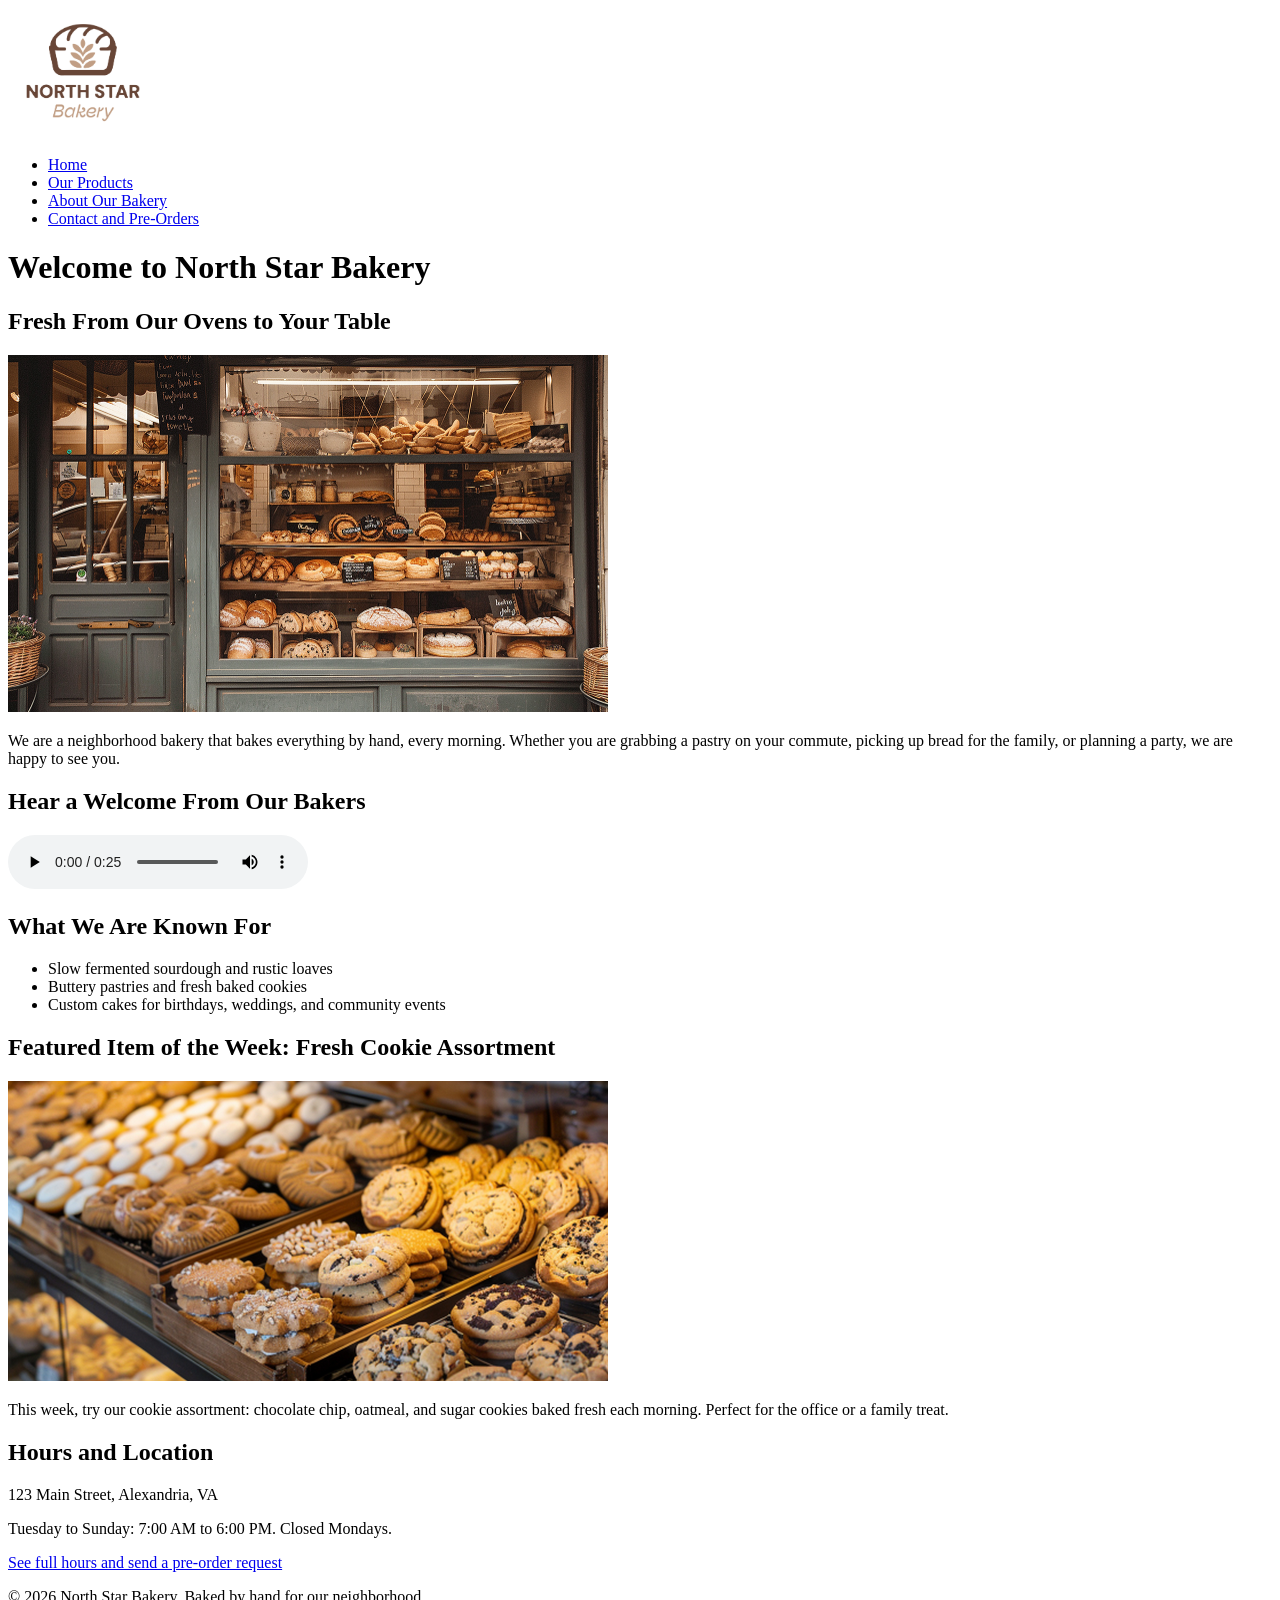
==== index.html @ 8c66838b "save" ====
<!DOCTYPE html>
<html lang="en">
<head>
  <meta charset="UTF-8">
  <meta name="viewport" content="width=device-width, initial-scale=1.0">
  <title>Home | North Star Bakery</title>
</head>
<body>

  <header>
    <img src="media/Bakery_c/bakery-logo_c.png" alt="North Star Bakery logo with a loaf of bread and a wheat stalk" width="150">
    <nav aria-label="Main navigation">
      <ul>
        <li><a href="index.html" aria-current="page">Home</a></li>
        <li><a href="products.html">Our Products</a></li>
        <li><a href="about.html">About Our Bakery</a></li>
        <li><a href="contact.html">Contact and Pre-Orders</a></li>
      </ul>
    </nav>
  </header>

  <main>
    <h1>Welcome to North Star Bakery</h1>

    <section>
      <h2>Fresh From Our Ovens to Your Table</h2>
      <img src="media/Bakery_c/bakery-storefront_c.png" alt="North Star Bakery storefront with a large window showing shelves of fresh breads and pastries" width="600">
      <p>We are a neighborhood bakery that bakes everything by hand, every morning. Whether you are grabbing a pastry on your commute, picking up bread for the family, or planning a party, we are happy to see you.</p>
    </section>

    <section>
      <h2>Hear a Welcome From Our Bakers</h2>
      <audio controls>
        <source src="media/Bakery_c/bakery-welcome_c.mp3" type="audio/mpeg">
        Your browser does not support the audio element. You can <a href="media/Bakery_c/bakery-welcome_c.mp3">download our welcome message</a> instead.
      </audio>
    </section>

    <section>
      <h2>What We Are Known For</h2>
      <ul>
        <li>Slow fermented sourdough and rustic loaves</li>
        <li>Buttery pastries and fresh baked cookies</li>
        <li>Custom cakes for birthdays, weddings, and community events</li>
      </ul>
    </section>

    <section>
      <h2>Featured Item of the Week: Fresh Cookie Assortment</h2>
      <picture>
        <source media="(min-width: 800px)" srcset="media/Bakery_c/bakery-feature-large_c.png">
        <img src="media/Bakery_c/bakery-feature-small_c.png" alt="Bakery display case filled with trays of chocolate chip cookies, sugar cookies, and pastries" width="600">
      </picture>
      <p>This week, try our cookie assortment: chocolate chip, oatmeal, and sugar cookies baked fresh each morning. Perfect for the office or a family treat.</p>
    </section>

    <section>
      <h2>Hours and Location</h2>
      <p>123 Main Street, Alexandria, VA</p>
      <p>Tuesday to Sunday: 7:00 AM to 6:00 PM. Closed Mondays.</p>
      <p><a href="contact.html">See full hours and send a pre-order request</a></p>
    </section>
  </main>

  <footer>
    <p>&copy; 2026 North Star Bakery. Baked by hand for our neighborhood.</p>
  </footer>

</body>
</html>
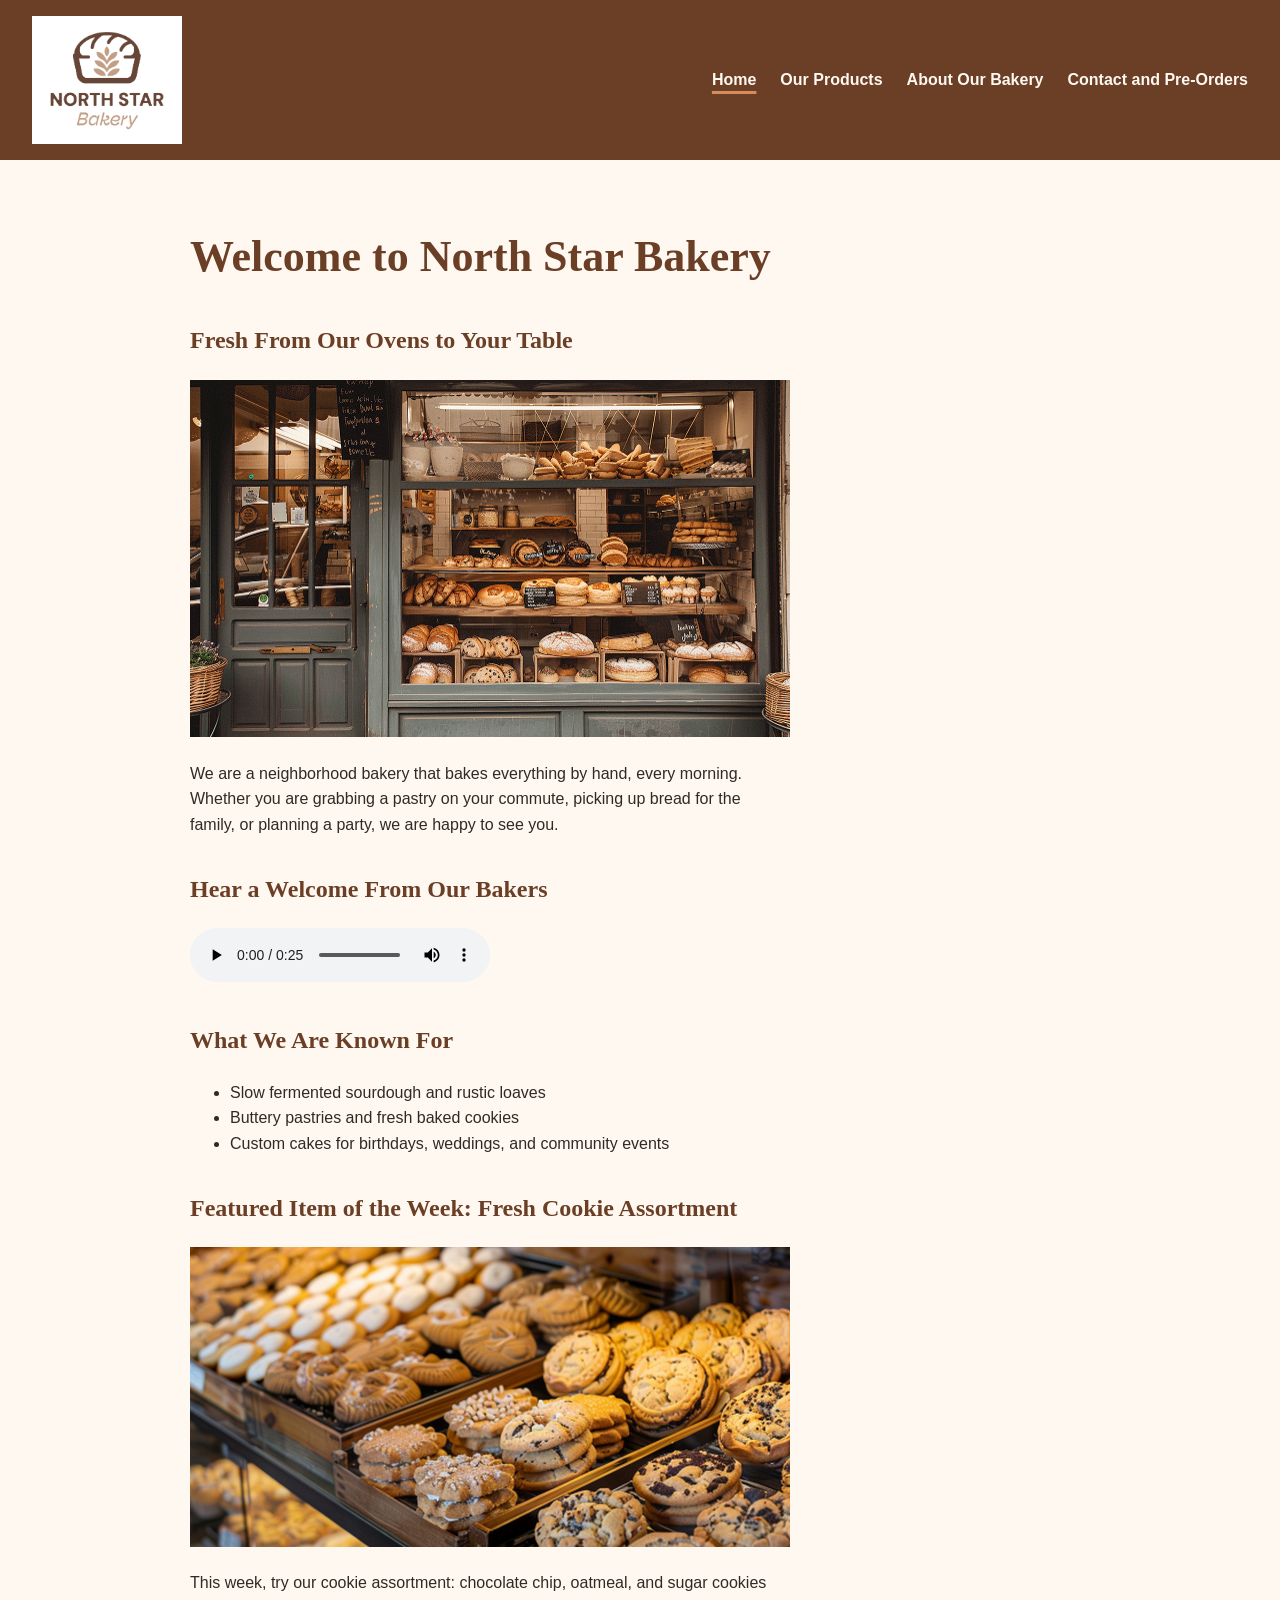
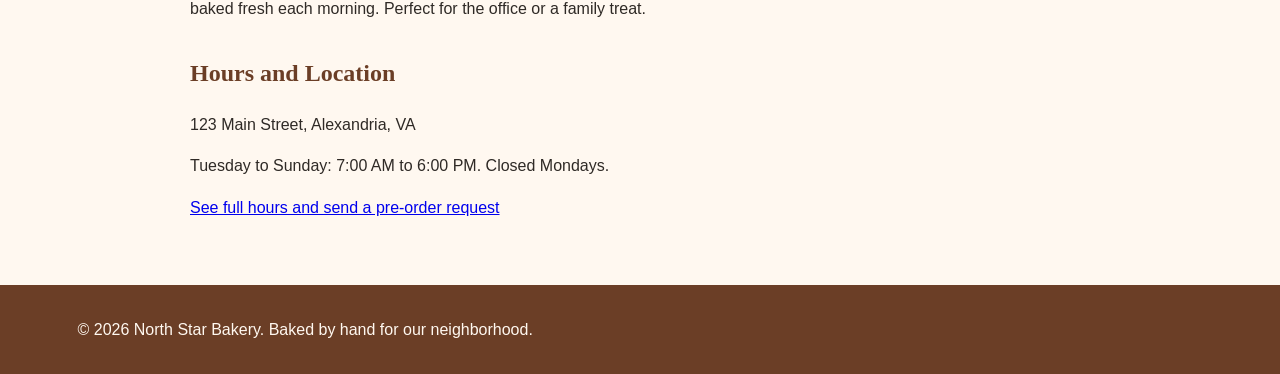
==== commit af4015e4: "Added CSS styles" ====
--- a/index.html
+++ b/index.html
@@ -4,6 +4,7 @@
   <meta charset="UTF-8">
   <meta name="viewport" content="width=device-width, initial-scale=1.0">
   <title>Home | North Star Bakery</title>
+  <link rel="stylesheet" href="styles.css">
 </head>
 <body>
 
--- a/styles.css
+++ b/styles.css
@@ -0,0 +1,146 @@
+/* ===== North Star Bakery Styles ===== */
+/* Colors: cream #FFF8F0, brown #6B3E26, peach #D88C5A, charcoal #2F2A26 */
+/* Fonts: Georgia for headings, Arial for body text */
+
+/* ---------- Base (mobile first) ---------- */
+body {
+  margin: 0;
+  background-color: #FFF8F0;
+  color: #2F2A26;
+  font-family: Arial, Helvetica, sans-serif;
+  line-height: 1.6;
+}
+
+h1, h2, h3 {
+  font-family: Georgia, "Times New Roman", serif;
+  color: #6B3E26;
+}
+
+h1 { font-size: 2rem; }
+h2 { font-size: 1.5rem; }
+h3 { font-size: 1.2rem; }
+
+p { max-width: 65ch; }
+
+img { max-width: 100%; height: auto; }
+
+/* ---------- Header and navigation (Flexbox) ---------- */
+header {
+  background-color: #6B3E26;
+  display: flex;
+  flex-direction: column;
+  align-items: center;
+  gap: 12px;
+  padding: 16px;
+}
+
+nav ul {
+  display: flex;
+  flex-direction: column;
+  align-items: center;
+  gap: 10px;
+  list-style: none;
+  margin: 0;
+  padding: 0;
+}
+
+nav a {
+  color: #FFF8F0;
+  text-decoration: none;
+  font-weight: bold;
+}
+
+nav a:hover,
+nav a[aria-current="page"] {
+  text-decoration: underline;
+  text-decoration-color: #D88C5A;
+  text-decoration-thickness: 3px;
+  text-underline-offset: 6px;
+}
+
+/* ---------- Main content ---------- */
+main {
+  max-width: 900px;
+  margin: 0 auto;
+  padding: 16px;
+}
+
+section { margin-bottom: 32px; }
+
+article {
+  border-left: 4px solid #D88C5A;
+  padding-left: 16px;
+  margin-bottom: 16px;
+}
+
+/* ---------- Figure and caption ---------- */
+figure { margin: 24px 0; }
+
+figcaption {
+  font-style: italic;
+  color: #6B3E26;
+  margin-top: 8px;
+}
+
+/* ---------- Pre-order form ---------- */
+fieldset {
+  border: 2px solid #D88C5A;
+  border-radius: 8px;
+  margin-bottom: 16px;
+  padding: 16px;
+}
+
+legend {
+  font-weight: bold;
+  color: #6B3E26;
+}
+
+input, select, textarea {
+  width: 100%;
+  max-width: 400px;
+  padding: 8px;
+  border: 1px solid #2F2A26;
+  border-radius: 4px;
+  font-family: inherit;
+  box-sizing: border-box;
+}
+
+button {
+  background-color: #6B3E26;
+  color: #FFF8F0;
+  border: none;
+  border-radius: 4px;
+  padding: 12px 24px;
+  font-weight: bold;
+  cursor: pointer;
+}
+
+button:hover {
+  background-color: #D88C5A;
+  color: #2F2A26;
+}
+
+/* ---------- Footer ---------- */
+footer {
+  background-color: #6B3E26;
+  color: #FFF8F0;
+  text-align: center;
+  padding: 16px;
+}
+
+/* ---------- Larger screens ---------- */
+@media (min-width: 768px) {
+  header {
+    flex-direction: row;
+    justify-content: space-between;
+    padding: 16px 32px;
+  }
+
+  nav ul {
+    flex-direction: row;
+    gap: 24px;
+  }
+
+  h1 { font-size: 2.75rem; }
+  main { padding: 32px; }
+}
